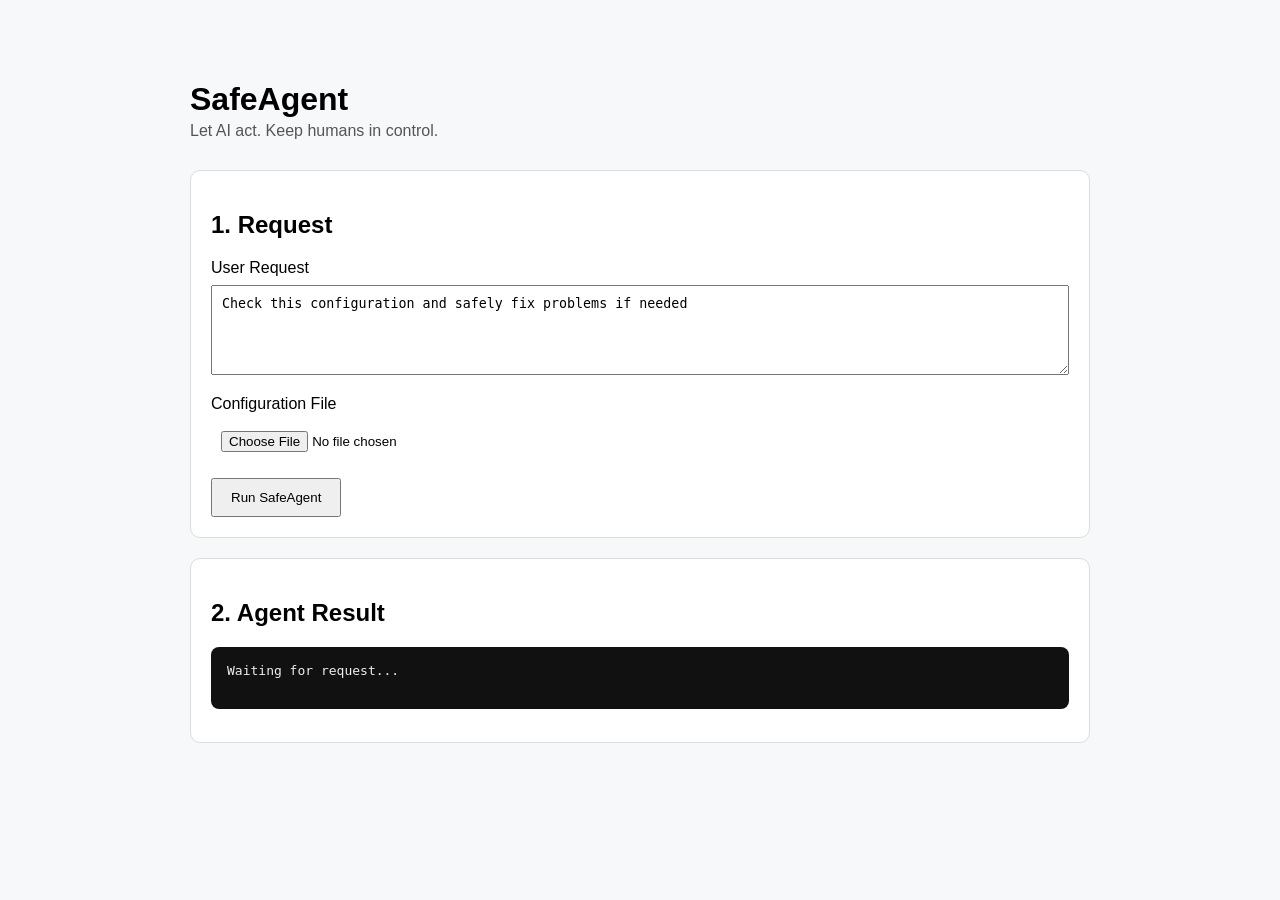
==== src/main/resources/static/index.html @ 9e53f083 "Add SafeAgent web UI" ====
<!DOCTYPE html>
<html lang="en">
<head>
    <meta charset="UTF-8">
    <meta name="viewport" content="width=device-width, initial-scale=1.0">
    <title>SafeAgent</title>

    <style>
        body {
            font-family: Arial, sans-serif;
            max-width: 900px;
            margin: 40px auto;
            padding: 20px;
            background: #f6f8fa;
        }

        h1 {
            margin-bottom: 4px;
        }

        .subtitle {
            color: #555;
            margin-bottom: 30px;
        }

        .card {
            background: white;
            border: 1px solid #ddd;
            border-radius: 10px;
            padding: 20px;
            margin-bottom: 20px;
        }

        textarea,
        input[type="text"],
        input[type="file"] {
            width: 100%;
            box-sizing: border-box;
            margin-top: 8px;
            margin-bottom: 16px;
            padding: 10px;
        }

        textarea {
            height: 90px;
        }

        button {
            padding: 10px 18px;
            cursor: pointer;
            margin-right: 8px;
        }

        pre {
            background: #111;
            color: #eee;
            padding: 16px;
            border-radius: 8px;
            white-space: pre-wrap;
            overflow-wrap: anywhere;
        }

        .hidden {
            display: none;
        }
    </style>
</head>

<body>

<h1>SafeAgent</h1>

<div class="subtitle">
    Let AI act. Keep humans in control.
</div>

<div class="card">

    <h2>1. Request</h2>

    <label>User Request</label>

    <textarea id="request">Check this configuration and safely fix problems if needed</textarea>

    <label>Configuration File</label>

    <input
            type="file"
            id="file">

    <button onclick="runAgent()">
        Run SafeAgent
    </button>

</div>

<div class="card">

    <h2>2. Agent Result</h2>

    <pre id="result">
Waiting for request...
    </pre>

</div>

<div
        id="approvalSection"
        class="card hidden">

    <h2>3. Human Approval</h2>

    <p>
        SafeAgent detected a high-risk configuration change.
    </p>

    <label>Key</label>

    <input
            type="text"
            id="key"
            value="logging.level.root">

    <label>New Value</label>

    <input
            type="text"
            id="newValue"
            value="INFO">

    <button onclick="approve()">
        Approve
    </button>

</div>

<div
        id="executionSection"
        class="card hidden">

    <h2>4. Execution / Evidence</h2>

    <pre id="executionResult"></pre>

</div>

<script>

let selectedFile = null;

async function runAgent() {

    selectedFile =
        document.getElementById("file").files[0];

    const request =
        document.getElementById("request").value;

    if (!selectedFile) {

        alert("Please select a configuration file.");

        return;
    }

    const formData = new FormData();

    formData.append(
        "request",
        request
    );

    formData.append(
        "file",
        selectedFile
    );

    document.getElementById("result").textContent =
        "SafeAgent is analyzing...";

    const response =
        await fetch(
            "/api/safeagent/run",
            {
                method: "POST",
                body: formData
            }
        );

    const data =
        await response.json();

    document.getElementById("result").textContent =
        JSON.stringify(
            data,
            null,
            2
        );

    if (data.status === "WAITING_FOR_APPROVAL") {

        document
            .getElementById("approvalSection")
            .classList.remove("hidden");

    } else {

        document
            .getElementById("approvalSection")
            .classList.add("hidden");
    }
}

async function approve() {

    if (!selectedFile) {

        alert("Configuration file is missing.");

        return;
    }

    const key =
        document.getElementById("key").value;

    const newValue =
        document.getElementById("newValue").value;

    const formData =
        new FormData();

    formData.append(
        "file",
        selectedFile
    );

    formData.append(
        "key",
        key
    );

    formData.append(
        "newValue",
        newValue
    );

    formData.append(
        "approvalStatus",
        "APPROVED"
    );

    const response =
        await fetch(
            "/api/safeagent/approve-and-execute",
            {
                method: "POST",
                body: formData
            }
        );

    const data =
        await response.json();

    document
        .getElementById("executionSection")
        .classList.remove("hidden");

    document.getElementById("executionResult").textContent =
        JSON.stringify(
            data,
            null,
            2
        );
}

</script>

</body>
</html>
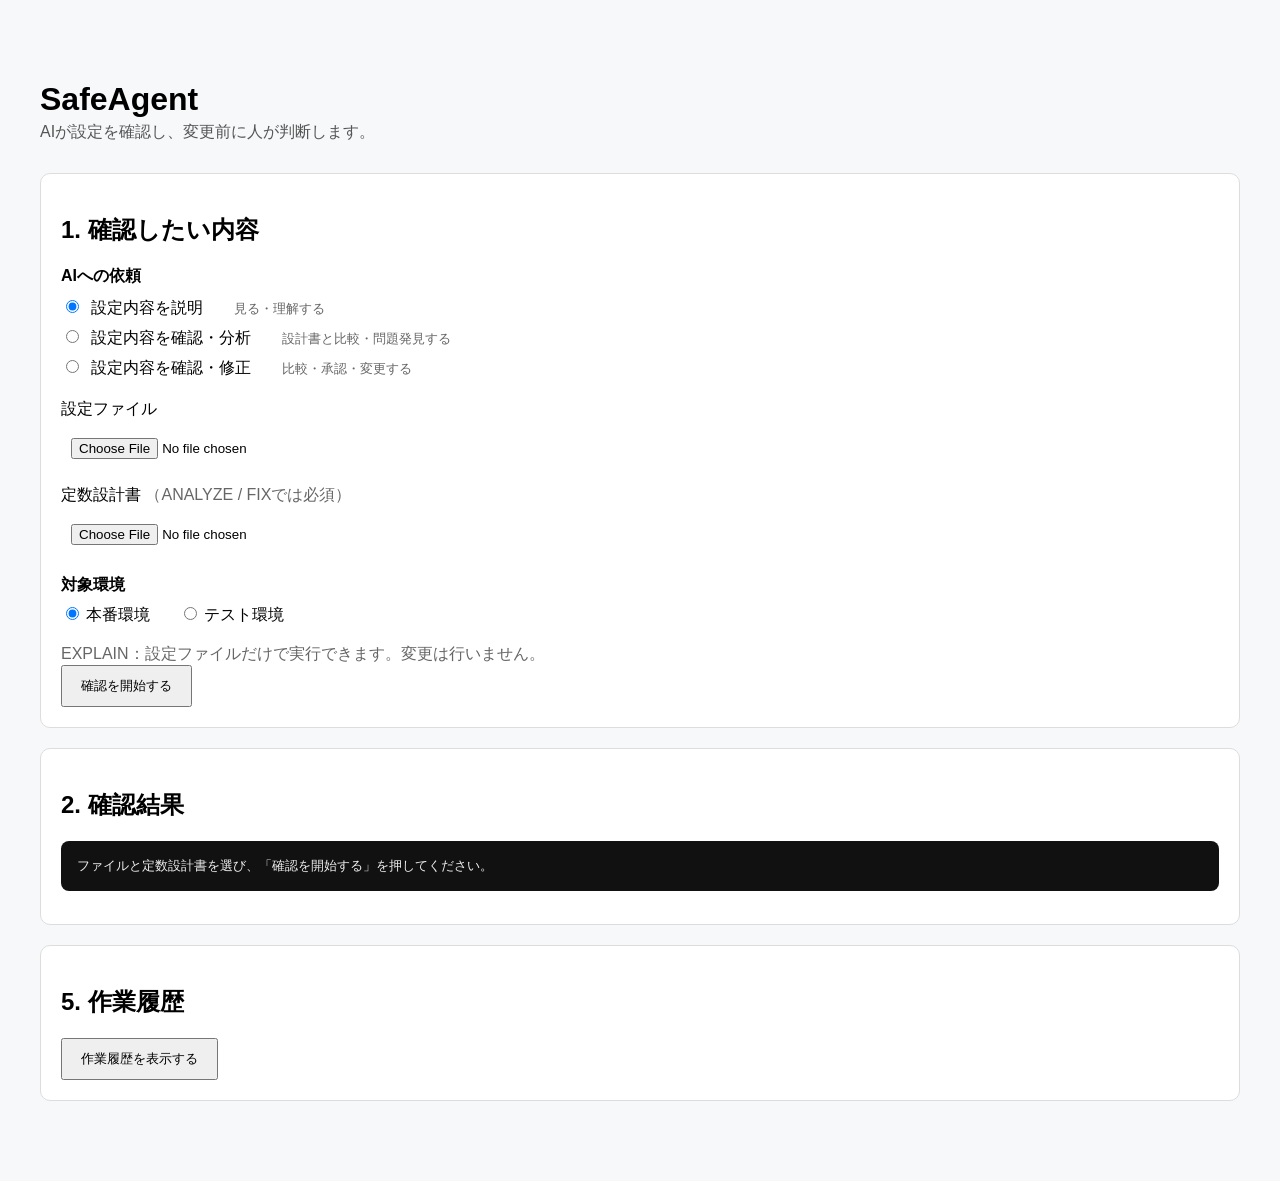
==== commit d894154f: "feat: add generic config comparison, three modes, manual edit, history and dashboard UI" ====
--- a/src/main/resources/static/index.html
+++ b/src/main/resources/static/index.html
@@ -1,5 +1,5 @@
 <!DOCTYPE html>
-<html lang="en">
+<html lang="ja">
 <head>
     <meta charset="UTF-8">
     <meta name="viewport" content="width=device-width, initial-scale=1.0">
@@ -7,21 +7,15 @@
 
     <style>
         body {
-            font-family: Arial, sans-serif;
-            max-width: 900px;
+            font-family: "Yu Gothic", "Meiryo", sans-serif;
+            max-width: 1200px;
             margin: 40px auto;
             padding: 20px;
             background: #f6f8fa;
         }
 
-        h1 {
-            margin-bottom: 4px;
-        }
-
-        .subtitle {
-            color: #555;
-            margin-bottom: 30px;
-        }
+        h1 { margin-bottom: 4px; }
+        .subtitle { color: #555; margin-bottom: 30px; }
 
         .card {
             background: white;
@@ -31,7 +25,6 @@
             margin-bottom: 20px;
         }
 
-        textarea,
         input[type="text"],
         input[type="file"] {
             width: 100%;
@@ -41,14 +34,48 @@
             padding: 10px;
         }
 
-        textarea {
-            height: 90px;
-        }
-
-        button {
+        .mode-area {
+            margin-top: 8px;
+            margin-bottom: 20px;
+        }
+
+        .mode-title {
+            display: block;
+            margin-bottom: 10px;
+            font-weight: bold;
+        }
+
+        .mode-option {
+            display: block;
+            margin: 8px 0;
+            cursor: pointer;
+        }
+
+        .mode-option input {
+            margin-right: 8px;
+        }
+
+        .mode-description {
+            color: #666;
+            font-size: 13px;
+            margin-left: 26px;
+        }
+
+        button,
+        .download-link {
             padding: 10px 18px;
             cursor: pointer;
             margin-right: 8px;
+        }
+
+        .download-link {
+            display: inline-block;
+            margin-top: 14px;
+            border: 1px solid #777;
+            border-radius: 4px;
+            background: #f7f7f7;
+            color: #111;
+            text-decoration: none;
         }
 
         pre {
@@ -60,9 +87,43 @@
             overflow-wrap: anywhere;
         }
 
-        .hidden {
-            display: none;
-        }
+        table {
+            width: 100%;
+            border-collapse: collapse;
+            margin-top: 12px;
+            font-size: 14px;
+        }
+
+        th,
+        td {
+            border: 1px solid #ccc;
+            padding: 8px;
+            text-align: left;
+            vertical-align: top;
+        }
+
+        th { background: #f0f2f5; }
+
+        .table-scroll { overflow-x: auto; }
+        .selection-note { margin: 12px 0; font-weight: bold; }
+        .muted { color: #666; }
+
+        .environment-area {
+            margin-top: 4px;
+            margin-bottom: 18px;
+        }
+
+        .environment-area .environment-title {
+            display: block;
+            margin-bottom: 8px;
+            font-weight: bold;
+        }
+
+        .environment-area label {
+            margin-right: 24px;
+        }
+
+        .hidden { display: none; }
     </style>
 </head>
 
@@ -71,209 +132,179 @@
 <h1>SafeAgent</h1>
 
 <div class="subtitle">
-    Let AI act. Keep humans in control.
+    AIが設定を確認し、変更前に人が判断します。
 </div>
 
 <div class="card">
-
-    <h2>1. Request</h2>
-
-    <label>User Request</label>
-
-    <textarea id="request">Check this configuration and safely fix problems if needed</textarea>
-
-    <label>Configuration File</label>
-
-    <input
-            type="file"
-            id="file">
-
-    <button onclick="runAgent()">
-        Run SafeAgent
-    </button>
-
+    <h2>1. 確認したい内容</h2>
+
+    <div class="mode-area">
+        <span class="mode-title">AIへの依頼</span>
+
+        <label class="mode-option">
+            <input type="radio" name="requestMode" value="EXPLAIN" checked>
+            設定内容を説明
+            <span class="mode-description">見る・理解する</span>
+        </label>
+
+        <label class="mode-option">
+            <input type="radio" name="requestMode" value="ANALYZE">
+            設定内容を確認・分析
+            <span class="mode-description">設計書と比較・問題発見する</span>
+        </label>
+
+        <label class="mode-option">
+            <input type="radio" name="requestMode" value="FIX">
+            設定内容を確認・修正
+            <span class="mode-description">比較・承認・変更する</span>
+        </label>
+    </div>
+
+    <label>設定ファイル</label>
+    <input type="file" id="file">
+
+    <label>定数設計書 <span class="muted">（ANALYZE / FIXでは必須）</span></label>
+    <input type="file" id="designFile" accept=".xlsx">
+
+    <div class="environment-area">
+        <span class="environment-title">対象環境</span>
+
+        <label>
+            <input type="radio" name="environment" value="PROD" checked>
+            本番環境
+        </label>
+
+        <label>
+            <input type="radio" name="environment" value="TEST">
+            テスト環境
+        </label>
+    </div>
+
+    <div id="modeRequirement" class="muted">
+        EXPLAIN：設定ファイルだけで実行できます。
+    </div>
+
+    <button onclick="runAgent()">確認を開始する</button>
 </div>
 
 <div class="card">
-
-    <h2>2. Agent Result</h2>
-
-    <pre id="result">
-Waiting for request...
-    </pre>
-
-</div>
-
-<div
-        id="approvalSection"
-        class="card hidden">
-
-    <h2>3. Human Approval</h2>
+    <h2>2. 確認結果</h2>
+
+    <pre id="result" aria-live="polite">ファイルと定数設計書を選び、「確認を開始する」を押してください。</pre>
+
+    <div id="designComparisonMessage" class="hidden"></div>
+
+    <div id="designDifferencesSection" class="hidden">
+        <h3>定数設計書との不一致：<span id="designDifferenceCount">0</span>件</h3>
+        <div class="table-scroll">
+            <table>
+                <thead>
+                <tr>
+                    <th>No.</th>
+                    <th>差異種別</th>
+                    <th>対象位置／パス</th>
+                    <th>設定項目名</th>
+                    <th>実設定値</th>
+                    <th>設計値</th>
+                    <th>確認内容</th>
+                </tr>
+                </thead>
+                <tbody id="designDifferencesBody"></tbody>
+            </table>
+        </div>
+    </div>
+
+    <div id="findingsSection" class="hidden">
+        <h3>検出した問題：<span id="findingCount">0</span>件</h3>
+        <div class="table-scroll">
+            <table>
+                <thead>
+                <tr>
+                    <th>No.</th>
+                    <th>問題点</th>
+                    <th>現在の設定</th>
+                    <th>変更案</th>
+                    <th>理由</th>
+                    <th>自動変更</th>
+                </tr>
+                </thead>
+                <tbody id="findingsBody"></tbody>
+            </table>
+        </div>
+    </div>
+</div>
+
+<div id="approvalSection" class="card hidden">
+    <h2>3. 変更内容の確認</h2>
 
     <p>
-        SafeAgent detected a high-risk configuration change.
+        AIが検出した変更候補を表示しています。
+        同じ設定項目が複数あっても対象位置で区別します。変更したい項目を最大5件まで選択してください。
     </p>
 
-    <label>Key</label>
-
-    <input
-            type="text"
-            id="key"
-            value="logging.level.root">
-
-    <label>New Value</label>
-
-    <input
-            type="text"
-            id="newValue"
-            value="INFO">
-
-    <button onclick="approve()">
-        Approve
-    </button>
-
-</div>
-
-<div
-        id="executionSection"
-        class="card hidden">
-
-    <h2>4. Execution / Evidence</h2>
-
-    <pre id="executionResult"></pre>
-
-</div>
-
-<script>
-
-let selectedFile = null;
-
-async function runAgent() {
-
-    selectedFile =
-        document.getElementById("file").files[0];
-
-    const request =
-        document.getElementById("request").value;
-
-    if (!selectedFile) {
-
-        alert("Please select a configuration file.");
-
-        return;
-    }
-
-    const formData = new FormData();
-
-    formData.append(
-        "request",
-        request
-    );
-
-    formData.append(
-        "file",
-        selectedFile
-    );
-
-    document.getElementById("result").textContent =
-        "SafeAgent is analyzing...";
-
-    const response =
-        await fetch(
-            "/api/safeagent/run",
-            {
-                method: "POST",
-                body: formData
-            }
-        );
-
-    const data =
-        await response.json();
-
-    document.getElementById("result").textContent =
-        JSON.stringify(
-            data,
-            null,
-            2
-        );
-
-    if (data.status === "WAITING_FOR_APPROVAL") {
-
-        document
-            .getElementById("approvalSection")
-            .classList.remove("hidden");
-
-    } else {
-
-        document
-            .getElementById("approvalSection")
-            .classList.add("hidden");
-    }
-}
-
-async function approve() {
-
-    if (!selectedFile) {
-
-        alert("Configuration file is missing.");
-
-        return;
-    }
-
-    const key =
-        document.getElementById("key").value;
-
-    const newValue =
-        document.getElementById("newValue").value;
-
-    const formData =
-        new FormData();
-
-    formData.append(
-        "file",
-        selectedFile
-    );
-
-    formData.append(
-        "key",
-        key
-    );
-
-    formData.append(
-        "newValue",
-        newValue
-    );
-
-    formData.append(
-        "approvalStatus",
-        "APPROVED"
-    );
-
-    const response =
-        await fetch(
-            "/api/safeagent/approve-and-execute",
-            {
-                method: "POST",
-                body: formData
-            }
-        );
-
-    const data =
-        await response.json();
-
-    document
-        .getElementById("executionSection")
-        .classList.remove("hidden");
-
-    document.getElementById("executionResult").textContent =
-        JSON.stringify(
-            data,
-            null,
-            2
-        );
-}
-
-</script>
-
+    <p class="selection-note">
+        選択中：<span id="selectionCount">0</span>件 / 最大5件
+    </p>
+
+    <div class="table-scroll">
+        <table>
+            <thead>
+            <tr>
+                <th>選択</th>
+                <th>問題点</th>
+                <th>対象位置</th>
+                <th>現在の設定</th>
+                <th>変更する設定項目</th>
+                <th>現在の値</th>
+                <th>変更後の値</th>
+                <th>理由</th>
+            </tr>
+            </thead>
+            <tbody id="approvalChangesBody"></tbody>
+        </table>
+    </div>
+
+    <p class="muted">
+        問題と変更候補は全件表示します。1回の承認で実行できる変更は最大5件です。
+    </p>
+
+    <button onclick="approve()">選択した項目を変更する</button>
+</div>
+
+<div id="executionSection" class="card hidden">
+    <h2>4. 変更結果と確認結果</h2>
+
+    <pre id="executionResult" aria-live="polite"></pre>
+
+    <div id="executionChangesSection" class="hidden">
+        <div class="table-scroll">
+            <table>
+                <thead>
+                <tr>
+                    <th>No.</th>
+                    <th>対象位置</th>
+                    <th>変更した設定項目</th>
+                    <th>変更後の値</th>
+                    <th>実行結果</th>
+                    <th>Evidence</th>
+                </tr>
+                </thead>
+                <tbody id="executionChangesBody"></tbody>
+            </table>
+        </div>
+    </div>
+
+    <div id="downloadSection" class="hidden">
+        <p>選択した変更を実ファイルで確認できました。修正済みファイルを保存できます。</p>
+        <a id="downloadLink" class="download-link">修正済みファイルをダウンロード</a>
+    </div>
+</div>
+
+<div class="card">
+    <h2>5. 作業履歴</h2>
+    <button onclick="loadAudit()">作業履歴を表示する</button>
+</div>
+
+<script src="app.js"></script>
 </body>
-</html>+</html>
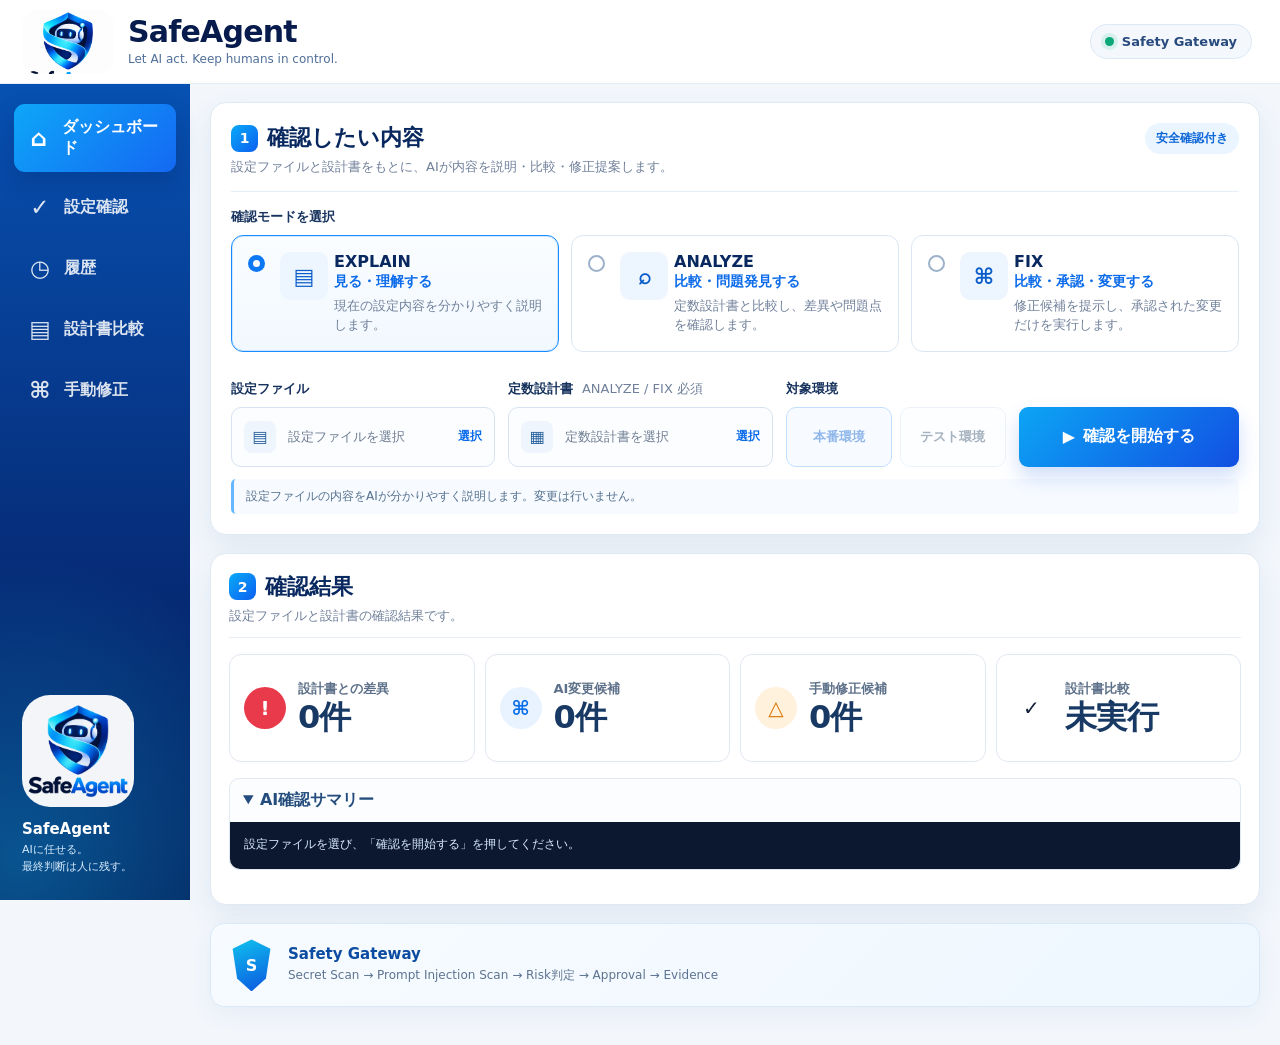
==== commit b4dbdf5e: "feat: refine SafeAgent dashboard, history and manual edit UI" ====
--- a/src/main/resources/static/index.html
+++ b/src/main/resources/static/index.html
@@ -4,305 +4,352 @@
     <meta charset="UTF-8">
     <meta name="viewport" content="width=device-width, initial-scale=1.0">
     <title>SafeAgent</title>
-
-    <style>
-        body {
-            font-family: "Yu Gothic", "Meiryo", sans-serif;
-            max-width: 1200px;
-            margin: 40px auto;
-            padding: 20px;
-            background: #f6f8fa;
-        }
-
-        h1 { margin-bottom: 4px; }
-        .subtitle { color: #555; margin-bottom: 30px; }
-
-        .card {
-            background: white;
-            border: 1px solid #ddd;
-            border-radius: 10px;
-            padding: 20px;
-            margin-bottom: 20px;
-        }
-
-        input[type="text"],
-        input[type="file"] {
-            width: 100%;
-            box-sizing: border-box;
-            margin-top: 8px;
-            margin-bottom: 16px;
-            padding: 10px;
-        }
-
-        .mode-area {
-            margin-top: 8px;
-            margin-bottom: 20px;
-        }
-
-        .mode-title {
-            display: block;
-            margin-bottom: 10px;
-            font-weight: bold;
-        }
-
-        .mode-option {
-            display: block;
-            margin: 8px 0;
-            cursor: pointer;
-        }
-
-        .mode-option input {
-            margin-right: 8px;
-        }
-
-        .mode-description {
-            color: #666;
-            font-size: 13px;
-            margin-left: 26px;
-        }
-
-        button,
-        .download-link {
-            padding: 10px 18px;
-            cursor: pointer;
-            margin-right: 8px;
-        }
-
-        .download-link {
-            display: inline-block;
-            margin-top: 14px;
-            border: 1px solid #777;
-            border-radius: 4px;
-            background: #f7f7f7;
-            color: #111;
-            text-decoration: none;
-        }
-
-        pre {
-            background: #111;
-            color: #eee;
-            padding: 16px;
-            border-radius: 8px;
-            white-space: pre-wrap;
-            overflow-wrap: anywhere;
-        }
-
-        table {
-            width: 100%;
-            border-collapse: collapse;
-            margin-top: 12px;
-            font-size: 14px;
-        }
-
-        th,
-        td {
-            border: 1px solid #ccc;
-            padding: 8px;
-            text-align: left;
-            vertical-align: top;
-        }
-
-        th { background: #f0f2f5; }
-
-        .table-scroll { overflow-x: auto; }
-        .selection-note { margin: 12px 0; font-weight: bold; }
-        .muted { color: #666; }
-
-        .environment-area {
-            margin-top: 4px;
-            margin-bottom: 18px;
-        }
-
-        .environment-area .environment-title {
-            display: block;
-            margin-bottom: 8px;
-            font-weight: bold;
-        }
-
-        .environment-area label {
-            margin-right: 24px;
-        }
-
-        .hidden { display: none; }
-    </style>
+    <link rel="stylesheet" href="style.css">
 </head>
-
 <body>
 
-<h1>SafeAgent</h1>
-
-<div class="subtitle">
-    AIが設定を確認し、変更前に人が判断します。
-</div>
-
-<div class="card">
-    <h2>1. 確認したい内容</h2>
-
-    <div class="mode-area">
-        <span class="mode-title">AIへの依頼</span>
-
-        <label class="mode-option">
-            <input type="radio" name="requestMode" value="EXPLAIN" checked>
-            設定内容を説明
-            <span class="mode-description">見る・理解する</span>
-        </label>
-
-        <label class="mode-option">
-            <input type="radio" name="requestMode" value="ANALYZE">
-            設定内容を確認・分析
-            <span class="mode-description">設計書と比較・問題発見する</span>
-        </label>
-
-        <label class="mode-option">
-            <input type="radio" name="requestMode" value="FIX">
-            設定内容を確認・修正
-            <span class="mode-description">比較・承認・変更する</span>
-        </label>
-    </div>
-
-    <label>設定ファイル</label>
-    <input type="file" id="file">
-
-    <label>定数設計書 <span class="muted">（ANALYZE / FIXでは必須）</span></label>
-    <input type="file" id="designFile" accept=".xlsx">
-
-    <div class="environment-area">
-        <span class="environment-title">対象環境</span>
-
-        <label>
-            <input type="radio" name="environment" value="PROD" checked>
-            本番環境
-        </label>
-
-        <label>
-            <input type="radio" name="environment" value="TEST">
-            テスト環境
-        </label>
-    </div>
-
-    <div id="modeRequirement" class="muted">
-        EXPLAIN：設定ファイルだけで実行できます。
-    </div>
-
-    <button onclick="runAgent()">確認を開始する</button>
-</div>
-
-<div class="card">
-    <h2>2. 確認結果</h2>
-
-    <pre id="result" aria-live="polite">ファイルと定数設計書を選び、「確認を開始する」を押してください。</pre>
-
-    <div id="designComparisonMessage" class="hidden"></div>
-
-    <div id="designDifferencesSection" class="hidden">
-        <h3>定数設計書との不一致：<span id="designDifferenceCount">0</span>件</h3>
-        <div class="table-scroll">
-            <table>
-                <thead>
-                <tr>
-                    <th>No.</th>
-                    <th>差異種別</th>
-                    <th>対象位置／パス</th>
-                    <th>設定項目名</th>
-                    <th>実設定値</th>
-                    <th>設計値</th>
-                    <th>確認内容</th>
-                </tr>
-                </thead>
-                <tbody id="designDifferencesBody"></tbody>
-            </table>
+<header class="topbar">
+    <div class="brand">
+        <img src="safeagent-logo.jpeg" alt="SafeAgent" class="brand-logo">
+        <div class="brand-copy">
+            <strong>SafeAgent</strong>
+            <span>Let AI act. Keep humans in control.</span>
         </div>
     </div>
 
-    <div id="findingsSection" class="hidden">
-        <h3>検出した問題：<span id="findingCount">0</span>件</h3>
-        <div class="table-scroll">
-            <table>
-                <thead>
-                <tr>
-                    <th>No.</th>
-                    <th>問題点</th>
-                    <th>現在の設定</th>
-                    <th>変更案</th>
-                    <th>理由</th>
-                    <th>自動変更</th>
-                </tr>
-                </thead>
-                <tbody id="findingsBody"></tbody>
-            </table>
+    <div class="topbar-badge">
+        <span class="status-dot"></span>
+        Safety Gateway
+    </div>
+</header>
+
+<div class="app-shell">
+    <aside class="sidebar">
+        <nav class="side-nav">
+            <button class="nav-item active" onclick="scrollToSection('requestSection')">
+                <span class="nav-icon">⌂</span>
+                <span>ダッシュボード</span>
+            </button>
+            <button class="nav-item" onclick="scrollToSection('resultSection')">
+                <span class="nav-icon">✓</span>
+                <span>設定確認</span>
+            </button>
+            <button class="nav-item" onclick="loadAudit()">
+                <span class="nav-icon">◷</span>
+                <span>履歴</span>
+            </button>
+            <button class="nav-item" onclick="scrollToSection('resultSection')">
+                <span class="nav-icon">▤</span>
+                <span>設計書比較</span>
+            </button>
+            <button class="nav-item" onclick="openManualEdit()">
+                <span class="nav-icon">⌘</span>
+                <span>手動修正</span>
+            </button>
+        </nav>
+
+        <div class="sidebar-brand">
+            <img src="safeagent-logo.jpeg" alt="">
+            <strong>SafeAgent</strong>
+            <span>AIに任せる。</span>
+            <span>最終判断は人に残す。</span>
         </div>
-    </div>
-</div>
-
-<div id="approvalSection" class="card hidden">
-    <h2>3. 変更内容の確認</h2>
-
-    <p>
-        AIが検出した変更候補を表示しています。
-        同じ設定項目が複数あっても対象位置で区別します。変更したい項目を最大5件まで選択してください。
-    </p>
-
-    <p class="selection-note">
-        選択中：<span id="selectionCount">0</span>件 / 最大5件
-    </p>
-
-    <div class="table-scroll">
-        <table>
-            <thead>
-            <tr>
-                <th>選択</th>
-                <th>問題点</th>
-                <th>対象位置</th>
-                <th>現在の設定</th>
-                <th>変更する設定項目</th>
-                <th>現在の値</th>
-                <th>変更後の値</th>
-                <th>理由</th>
-            </tr>
-            </thead>
-            <tbody id="approvalChangesBody"></tbody>
-        </table>
-    </div>
-
-    <p class="muted">
-        問題と変更候補は全件表示します。1回の承認で実行できる変更は最大5件です。
-    </p>
-
-    <button onclick="approve()">選択した項目を変更する</button>
-</div>
-
-<div id="executionSection" class="card hidden">
-    <h2>4. 変更結果と確認結果</h2>
-
-    <pre id="executionResult" aria-live="polite"></pre>
-
-    <div id="executionChangesSection" class="hidden">
-        <div class="table-scroll">
-            <table>
-                <thead>
-                <tr>
-                    <th>No.</th>
-                    <th>対象位置</th>
-                    <th>変更した設定項目</th>
-                    <th>変更後の値</th>
-                    <th>実行結果</th>
-                    <th>Evidence</th>
-                </tr>
-                </thead>
-                <tbody id="executionChangesBody"></tbody>
-            </table>
+    </aside>
+
+    <main class="main-content">
+        <section id="requestSection" class="panel request-panel">
+            <div class="section-header">
+                <div>
+                    <div class="section-title-row">
+                        <span class="section-number">1</span>
+                        <h1>確認したい内容</h1>
+                    </div>
+                    <p>設定ファイルと設計書をもとに、AIが内容を説明・比較・修正提案します。</p>
+                </div>
+                <span class="safe-chip">安全確認付き</span>
+            </div>
+
+            <div class="field-title">確認モードを選択</div>
+            <div class="mode-grid">
+                <label class="mode-card selected">
+                    <input type="radio" name="requestMode" value="EXPLAIN" checked>
+                    <span class="radio-mark"></span>
+                    <span class="mode-icon">▤</span>
+                    <span class="mode-copy">
+                        <strong>EXPLAIN</strong>
+                        <b>見る・理解する</b>
+                        <small>現在の設定内容を分かりやすく説明します。</small>
+                    </span>
+                </label>
+
+                <label class="mode-card">
+                    <input type="radio" name="requestMode" value="ANALYZE">
+                    <span class="radio-mark"></span>
+                    <span class="mode-icon">⌕</span>
+                    <span class="mode-copy">
+                        <strong>ANALYZE</strong>
+                        <b>比較・問題発見する</b>
+                        <small>定数設計書と比較し、差異や問題点を確認します。</small>
+                    </span>
+                </label>
+
+                <label class="mode-card">
+                    <input type="radio" name="requestMode" value="FIX">
+                    <span class="radio-mark"></span>
+                    <span class="mode-icon">⌘</span>
+                    <span class="mode-copy">
+                        <strong>FIX</strong>
+                        <b>比較・承認・変更する</b>
+                        <small>修正候補を提示し、承認された変更だけを実行します。</small>
+                    </span>
+                </label>
+            </div>
+
+            <div class="input-grid">
+                <div class="upload-box">
+                    <div class="field-title">設定ファイル</div>
+                    <label class="file-picker">
+                        <span class="file-icon">▤</span>
+                        <span id="configFileName">設定ファイルを選択</span>
+                        <span class="file-action">選択</span>
+                        <input type="file" id="file">
+                    </label>
+                </div>
+
+                <div class="upload-box">
+                    <div class="field-title">
+                        定数設計書
+                        <span class="field-hint">ANALYZE / FIX 必須</span>
+                    </div>
+                    <label class="file-picker">
+                        <span class="file-icon">▦</span>
+                        <span id="designFileName">定数設計書を選択</span>
+                        <span class="file-action">選択</span>
+                        <input type="file" id="designFile" accept=".xlsx">
+                    </label>
+                </div>
+
+                <div class="environment-box">
+                    <div class="field-title">対象環境</div>
+                    <div class="environment-options">
+                        <label class="environment-pill">
+                            <input type="radio" name="environment" value="PROD" checked>
+                            <span>本番環境</span>
+                        </label>
+                        <label class="environment-pill">
+                            <input type="radio" name="environment" value="TEST">
+                            <span>テスト環境</span>
+                        </label>
+                    </div>
+                </div>
+
+                <div class="run-box">
+                    <button class="primary-button" onclick="runAgent()">
+                        <span>▶</span>
+                        確認を開始する
+                    </button>
+                </div>
+            </div>
+
+            <div id="modeRequirement" class="mode-requirement">
+                設定ファイルの内容をAIが分かりやすく説明します。変更は行いません。
+            </div>
+        </section>
+
+        
+        <div class="stacked-flow">
+            <section id="resultSection" class="panel result-panel">
+                <div class="section-header compact">
+                    <div>
+                        <div class="section-title-row">
+                            <span class="section-number">2</span>
+                            <h2>確認結果</h2>
+                        </div>
+                        <p>設定ファイルと設計書の確認結果です。</p>
+                    </div>
+                </div>
+
+                <div class="metrics-grid">
+                    <div class="metric-card metric-danger">
+                        <span class="metric-icon">!</span>
+                        <div>
+                            <span>設計書との差異</span>
+                            <strong><span id="metricDifferences">0</span>件</strong>
+                        </div>
+                    </div>
+
+                    <div class="metric-card metric-blue">
+                        <span class="metric-icon">⌘</span>
+                        <div>
+                            <span>AI変更候補</span>
+                            <strong><span id="metricAuto">0</span>件</strong>
+                        </div>
+                    </div>
+
+                    <div class="metric-card metric-warn">
+                        <span class="metric-icon">△</span>
+                        <div>
+                            <span>手動修正候補</span>
+                            <strong><span id="metricManual">0</span>件</strong>
+                        </div>
+                    </div>
+
+                    <div id="metricStatusCard" class="metric-card metric-ok">
+                        <span class="metric-icon">✓</span>
+                        <div>
+                            <span>設計書比較</span>
+                            <strong id="metricStatus">未実行</strong>
+                        </div>
+                    </div>
+                </div>
+
+                <details class="ai-summary" open>
+                    <summary>AI確認サマリー</summary>
+                    <pre id="result" aria-live="polite">設定ファイルを選び、「確認を開始する」を押してください。</pre>
+                </details>
+
+                <div id="designComparisonMessage" class="inline-message hidden"></div>
+
+                <div id="designDifferencesSection" class="hidden result-table-block">
+                    <div class="table-heading">
+                        <h3>定数設計書との不一致</h3>
+                        <span class="count-chip"><span id="designDifferenceCount">0</span>件</span>
+                    </div>
+                    <div class="table-scroll">
+                        <table>
+                            <thead>
+                            <tr>
+                                <th>No.</th>
+                                <th>差異種別</th>
+                                <th>対象位置／パス</th>
+                                <th>設定項目名</th>
+                                <th>実設定値</th>
+                                <th>設計値</th>
+                                <th>確認内容</th>
+                            </tr>
+                            </thead>
+                            <tbody id="designDifferencesBody"></tbody>
+                        </table>
+                    </div>
+                </div>
+
+                <div id="findingsSection" class="hidden result-table-block">
+                    <div class="table-heading">
+                        <h3>AIが検出した問題</h3>
+                        <span class="count-chip"><span id="findingCount">0</span>件</span>
+                    </div>
+                    <div class="table-scroll">
+                        <table>
+                            <thead>
+                            <tr>
+                                <th>No.</th>
+                                <th>問題点</th>
+                                <th>現在の設定</th>
+                                <th>変更案</th>
+                                <th>理由</th>
+                                <th>自動変更</th>
+                            </tr>
+                            </thead>
+                            <tbody id="findingsBody"></tbody>
+                        </table>
+                    </div>
+                </div>
+            </section>
+
+            <section id="approvalSection" class="panel approval-panel fullwidth-approval hidden">
+                <div class="section-header compact">
+                    <div>
+                        <div class="section-title-row">
+                            <span class="section-number">3</span>
+                            <h2>変更内容の確認</h2>
+                        </div>
+                        <p>AIが提案した変更候補です。変更する項目だけを選択してください。</p>
+                    </div>
+                    <div class="selection-badge">
+                        選択中
+                        <strong><span id="selectionCount">0</span> / 5件</strong>
+                    </div>
+                </div>
+
+                <div class="table-scroll approval-scroll">
+                    <table class="approval-table">
+                        <thead>
+                        <tr>
+                            <th>選択</th>
+                            <th>問題点</th>
+                            <th>対象位置</th>
+                            <th>現在の設定</th>
+                            <th>変更する設定項目</th>
+                            <th>現在の値</th>
+                            <th>変更後の値</th>
+                            <th>理由</th>
+                        </tr>
+                        </thead>
+                        <tbody id="approvalChangesBody"></tbody>
+                    </table>
+                </div>
+
+                <div class="approval-action-bar">
+                    <span class="approval-help">
+                        選択した項目だけを変更します。未選択の項目は変更されません。
+                    </span>
+                    <button class="primary-button approval-execute-button" onclick="approve()">
+                        ✓ 選択した項目を変更する
+                    </button>
+                </div>
+            </section>
+
+            <section id="executionSection" class="panel hidden">
+                <div class="section-header compact">
+                    <div>
+                        <div class="section-title-row">
+                            <span class="section-number">4</span>
+                            <h2>変更結果とEvidence</h2>
+                        </div>
+                        <p>変更後の実ファイルを再読込して、変更結果を確認します。</p>
+                    </div>
+                </div>
+
+                <pre id="executionResult" aria-live="polite"></pre>
+
+                <div id="executionChangesSection" class="hidden result-table-block">
+                    <div class="table-scroll">
+                        <table>
+                            <thead>
+                            <tr>
+                                <th>No.</th>
+                                <th>対象位置</th>
+                                <th>変更した設定項目</th>
+                                <th>変更後の値</th>
+                                <th>実行結果</th>
+                                <th>Evidence</th>
+                            </tr>
+                            </thead>
+                            <tbody id="executionChangesBody"></tbody>
+                        </table>
+                    </div>
+                </div>
+
+                <div id="downloadSection" class="download-panel hidden">
+                    <div>
+                        <strong>変更後のファイルをEvidenceで確認しました。</strong>
+                        <p>修正済みファイルを保存できます。</p>
+                    </div>
+                    <a id="downloadLink" class="download-link">
+                        修正済みファイルをダウンロード
+                    </a>
+                </div>
+            </section>
+
+            <section class="safety-footer">
+                <div class="shield-mark">S</div>
+                <div class="safety-footer-copy">
+                    <strong>Safety Gateway</strong>
+                    <span>Secret Scan → Prompt Injection Scan → Risk判定 → Approval → Evidence</span>
+                </div>
+            </section>
         </div>
-    </div>
-
-    <div id="downloadSection" class="hidden">
-        <p>選択した変更を実ファイルで確認できました。修正済みファイルを保存できます。</p>
-        <a id="downloadLink" class="download-link">修正済みファイルをダウンロード</a>
-    </div>
-</div>
-
-<div class="card">
-    <h2>5. 作業履歴</h2>
-    <button onclick="loadAudit()">作業履歴を表示する</button>
+    </main>
 </div>
 
 <script src="app.js"></script>
--- a/src/main/resources/static/style.css
+++ b/src/main/resources/static/style.css
@@ -0,0 +1,1000 @@
+
+:root {
+    --navy: #071b4d;
+    --blue: #0b6df6;
+    --cyan: #12b8f4;
+    --sky: #eaf5ff;
+    --bg: #f3f7fc;
+    --panel: #ffffff;
+    --line: #dbe5f2;
+    --text: #13213b;
+    --muted: #70809a;
+    --danger: #e83a4b;
+    --warning: #ed8b16;
+    --success: #0aa878;
+    --shadow: 0 12px 30px rgba(25, 75, 130, .09);
+}
+
+* {
+    box-sizing: border-box;
+}
+
+html {
+    scroll-behavior: smooth;
+}
+
+body {
+    margin: 0;
+    font-family: "Yu Gothic UI", "Yu Gothic", "Meiryo", system-ui, sans-serif;
+    color: var(--text);
+    background: var(--bg);
+}
+
+button,
+input {
+    font: inherit;
+}
+
+button {
+    border: 0;
+}
+
+.hidden {
+    display: none !important;
+}
+
+.topbar {
+    position: sticky;
+    top: 0;
+    z-index: 50;
+    height: 84px;
+    display: flex;
+    align-items: center;
+    justify-content: space-between;
+    padding: 10px 28px 10px 22px;
+    background: rgba(255,255,255,.96);
+    border-bottom: 1px solid #e7edf5;
+    backdrop-filter: blur(10px);
+}
+
+.brand {
+    display: flex;
+    align-items: center;
+    gap: 14px;
+}
+
+.brand-logo {
+    width: 92px;
+    height: 64px;
+    object-fit: cover;
+    object-position: 50% 18%;
+    border-radius: 16px;
+}
+
+.brand-copy {
+    display: flex;
+    flex-direction: column;
+}
+
+.brand-copy strong {
+    font-size: 30px;
+    line-height: 1;
+    letter-spacing: -.8px;
+    color: var(--navy);
+}
+
+.brand-copy span {
+    margin-top: 5px;
+    color: #4f6e99;
+    font-size: 12px;
+}
+
+.topbar-badge {
+    display: inline-flex;
+    align-items: center;
+    gap: 8px;
+    padding: 9px 14px;
+    color: #284a7c;
+    background: #f4f8fd;
+    border: 1px solid #dce8f6;
+    border-radius: 999px;
+    font-size: 13px;
+    font-weight: 700;
+}
+
+.status-dot {
+    width: 9px;
+    height: 9px;
+    background: var(--success);
+    border-radius: 50%;
+    box-shadow: 0 0 0 4px rgba(10,168,120,.12);
+}
+
+.app-shell {
+    min-height: calc(100vh - 84px);
+    display: grid;
+    grid-template-columns: 190px minmax(0, 1fr);
+}
+
+.sidebar {
+    position: sticky;
+    top: 84px;
+    height: calc(100vh - 84px);
+    padding: 20px 14px;
+    display: flex;
+    flex-direction: column;
+    justify-content: space-between;
+    background:
+        radial-gradient(circle at 10% 95%, rgba(18,184,244,.35), transparent 38%),
+        linear-gradient(180deg, #0751b2 0%, #062d79 58%, #031d57 100%);
+    color: #fff;
+}
+
+.side-nav {
+    display: flex;
+    flex-direction: column;
+    gap: 9px;
+}
+
+.nav-item {
+    width: 100%;
+    display: flex;
+    align-items: center;
+    gap: 12px;
+    padding: 13px 14px;
+    color: rgba(255,255,255,.86);
+    background: transparent;
+    border-radius: 11px;
+    cursor: pointer;
+    text-align: left;
+    font-weight: 700;
+}
+
+.nav-item:hover,
+.nav-item.active {
+    color: #fff;
+    background: linear-gradient(135deg, rgba(14,174,255,.92), rgba(21,106,246,.95));
+    box-shadow: 0 10px 22px rgba(0, 33, 95, .24);
+}
+
+.nav-icon {
+    width: 24px;
+    text-align: center;
+    font-size: 23px;
+}
+
+.sidebar-brand {
+    padding: 14px 8px 4px;
+    display: flex;
+    flex-direction: column;
+    color: #d8edff;
+    font-size: 11px;
+    line-height: 1.6;
+}
+
+.sidebar-brand img {
+    width: 112px;
+    height: 112px;
+    object-fit: cover;
+    object-position: 50% 18%;
+    border-radius: 28px;
+    margin-bottom: 10px;
+    opacity: .96;
+}
+
+.sidebar-brand strong {
+    font-size: 15px;
+    color: #fff;
+}
+
+.main-content {
+    min-width: 0;
+    padding: 18px 20px 38px;
+}
+
+.panel {
+    background: var(--panel);
+    border: 1px solid #e0e9f3;
+    border-radius: 16px;
+    box-shadow: var(--shadow);
+}
+
+.request-panel {
+    padding: 20px;
+    margin-bottom: 18px;
+}
+
+.section-header {
+    display: flex;
+    align-items: flex-start;
+    justify-content: space-between;
+    gap: 20px;
+    padding-bottom: 15px;
+    border-bottom: 1px solid #e7eef6;
+}
+
+.section-header.compact {
+    padding-bottom: 12px;
+}
+
+.section-header p,
+.panel-description,
+.safety-card p {
+    margin: 5px 0 0;
+    color: var(--muted);
+    font-size: 13px;
+}
+
+.section-title-row {
+    display: flex;
+    align-items: center;
+    gap: 9px;
+}
+
+.section-title-row h1,
+.section-title-row h2 {
+    margin: 0;
+    color: #08285f;
+    font-size: 22px;
+}
+
+.section-number {
+    display: inline-grid;
+    place-items: center;
+    width: 27px;
+    height: 27px;
+    color: #fff;
+    background: linear-gradient(135deg, #0aaaf7, #0b5ff1);
+    border-radius: 8px;
+    font-weight: 800;
+    font-size: 14px;
+}
+
+.safe-chip,
+.count-chip {
+    display: inline-flex;
+    align-items: center;
+    padding: 7px 11px;
+    color: #0d66d8;
+    background: #eaf5ff;
+    border-radius: 999px;
+    font-size: 12px;
+    font-weight: 800;
+}
+
+.field-title {
+    margin: 16px 0 9px;
+    font-size: 13px;
+    font-weight: 800;
+    color: #18335e;
+}
+
+.field-hint {
+    margin-left: 4px;
+    color: var(--muted);
+    font-weight: 500;
+}
+
+.mode-grid {
+    display: grid;
+    grid-template-columns: repeat(3, minmax(0, 1fr));
+    gap: 12px;
+}
+
+.mode-card {
+    position: relative;
+    min-height: 108px;
+    display: grid;
+    grid-template-columns: 22px 44px 1fr;
+    align-items: start;
+    gap: 10px;
+    padding: 16px;
+    background: #fff;
+    border: 1px solid #dbe6f3;
+    border-radius: 12px;
+    cursor: pointer;
+    transition: .18s ease;
+}
+
+.mode-card:hover {
+    transform: translateY(-1px);
+    border-color: #8ec6ff;
+    box-shadow: 0 10px 22px rgba(13,102,216,.09);
+}
+
+.mode-card.selected {
+    border-color: #188cff;
+    background: linear-gradient(180deg, #fafdff 0%, #f2f8ff 100%);
+    box-shadow: inset 0 0 0 1px rgba(24,140,255,.18);
+}
+
+.mode-card input {
+    position: absolute;
+    opacity: 0;
+}
+
+.radio-mark {
+    width: 17px;
+    height: 17px;
+    margin-top: 3px;
+    border: 2px solid #9db1cb;
+    border-radius: 50%;
+}
+
+.mode-card.selected .radio-mark {
+    border: 5px solid #0d78f4;
+}
+
+.mode-icon {
+    width: 48px;
+    height: 48px;
+    display: grid;
+    place-items: center;
+    color: #0a5dc9;
+    background: #edf6ff;
+    border-radius: 10px;
+    font-size: 22px;
+    font-weight: 800;
+}
+
+.mode-copy {
+    display: flex;
+    flex-direction: column;
+    gap: 2px;
+}
+
+.mode-copy strong {
+    color: #08285f;
+    font-size: 16px;
+}
+
+.mode-copy b {
+    color: #0c6bea;
+    font-size: 14px;
+}
+
+.mode-copy small {
+    margin-top: 3px;
+    color: var(--muted);
+    line-height: 1.45;
+}
+
+.input-grid {
+    margin-top: 12px;
+    display: grid;
+    grid-template-columns: 1.2fr 1.2fr 1fr 220px;
+    gap: 13px;
+    align-items: end;
+}
+
+.file-picker {
+    min-height: 60px;
+    display: grid;
+    grid-template-columns: 34px 1fr auto;
+    align-items: center;
+    gap: 10px;
+    padding: 10px 12px;
+    border: 1px solid #d7e3f1;
+    border-radius: 10px;
+    background: #fbfdff;
+    cursor: pointer;
+}
+
+.file-picker input {
+    display: none;
+}
+
+.file-icon {
+    display: grid;
+    place-items: center;
+    width: 32px;
+    height: 32px;
+    color: #2b659e;
+    background: #eef5fd;
+    border-radius: 8px;
+}
+
+.file-picker > span:nth-child(2) {
+    overflow: hidden;
+    text-overflow: ellipsis;
+    white-space: nowrap;
+    color: #6e7d92;
+    font-size: 13px;
+}
+
+.file-picker > span.has-file {
+    color: #173d74;
+    font-weight: 700;
+}
+
+.file-action {
+    color: #0a6bea;
+    font-size: 12px;
+    font-weight: 800;
+}
+
+.environment-options {
+    display: grid;
+    grid-template-columns: 1fr 1fr;
+    gap: 8px;
+}
+
+.environment-pill input {
+    display: none;
+}
+
+.environment-pill span {
+    min-height: 60px;
+    display: grid;
+    place-items: center;
+    padding: 8px;
+    color: #365371;
+    background: #fbfdff;
+    border: 1px solid #d7e3f1;
+    border-radius: 10px;
+    cursor: pointer;
+    font-weight: 700;
+    font-size: 13px;
+}
+
+.environment-pill input:checked + span {
+    color: #075ed0;
+    border-color: #78b7ff;
+    background: #edf6ff;
+}
+
+.environment-pill input:disabled + span {
+    opacity: .45;
+    cursor: not-allowed;
+}
+
+.primary-button,
+.secondary-button,
+.download-link {
+    min-height: 48px;
+    display: inline-flex;
+    align-items: center;
+    justify-content: center;
+    gap: 8px;
+    padding: 11px 16px;
+    border-radius: 9px;
+    cursor: pointer;
+    text-decoration: none;
+    font-weight: 800;
+}
+
+.primary-button {
+    color: #fff;
+    background: linear-gradient(135deg, #0ca5f5 0%, #124fe2 100%);
+    box-shadow: 0 10px 20px rgba(17,91,223,.2);
+}
+
+.primary-button:hover {
+    filter: brightness(1.04);
+}
+
+.secondary-button,
+.download-link {
+    color: #0b63d5;
+    background: #fff;
+    border: 1px solid #7db9fa;
+}
+
+button:disabled {
+    opacity: .55;
+    cursor: not-allowed;
+}
+
+.run-box .primary-button {
+    width: 100%;
+    min-height: 60px;
+}
+
+.full-width {
+    width: 100%;
+}
+
+.mode-requirement {
+    margin-top: 12px;
+    padding: 9px 12px;
+    color: #55718f;
+    background: #f7faff;
+    border-left: 3px solid #65b8ff;
+    border-radius: 5px;
+    font-size: 12px;
+}
+
+.content-grid {
+    display: grid;
+    grid-template-columns: minmax(0, 1fr) 350px;
+    gap: 18px;
+}
+
+.left-column,
+.right-column {
+    min-width: 0;
+}
+
+.result-panel,
+#executionSection,
+.approval-panel,
+.quick-actions,
+.safety-card {
+    padding: 18px;
+}
+
+.metrics-grid {
+    margin: 16px 0;
+    display: grid;
+    grid-template-columns: repeat(4, minmax(0, 1fr));
+    gap: 10px;
+}
+
+.metric-card {
+    min-height: 108px;
+    display: flex;
+    align-items: center;
+    gap: 12px;
+    padding: 14px;
+    border: 1px solid #e0e8f2;
+    border-radius: 12px;
+    background: #fff;
+}
+
+.metric-icon {
+    width: 42px;
+    height: 42px;
+    display: grid;
+    place-items: center;
+    border-radius: 50%;
+    font-size: 20px;
+    font-weight: 900;
+}
+
+.metric-card > div {
+    display: flex;
+    flex-direction: column;
+    gap: 2px;
+}
+
+/* メトリクスカードの見出しだけを小さくする。
+   数字用の span にはこの指定を適用しない。 */
+.metric-card > div > span:first-child {
+    color: #5e718a;
+    font-size: 13px;
+    font-weight: 700;
+}
+
+/* 数字・状態をダッシュボードイメージに合わせて大きく表示する */
+.metric-card strong,
+.metric-card strong span {
+    color: #173964;
+    font-size: 32px;
+    line-height: 1.1;
+    font-weight: 900;
+    letter-spacing: -0.8px;
+}
+
+.metric-card strong span + span {
+    font-size: 15px;
+    letter-spacing: 0;
+}
+
+.metric-danger .metric-icon {
+    color: #fff;
+    background: var(--danger);
+}
+
+.metric-blue .metric-icon {
+    color: #0c6fea;
+    background: #e8f3ff;
+}
+
+.metric-warn .metric-icon {
+    color: #d67500;
+    background: #fff1dc;
+}
+
+.metric-ok .metric-icon {
+    color: #fff;
+    background: var(--success);
+}
+
+.metric-ng .metric-icon {
+    color: #fff;
+    background: var(--danger);
+}
+
+.ai-summary {
+    margin: 10px 0 16px;
+    border: 1px solid #e0e8f1;
+    border-radius: 10px;
+    background: #fbfdff;
+}
+
+.ai-summary summary {
+    padding: 11px 13px;
+    cursor: pointer;
+    color: #244d7d;
+    font-weight: 800;
+}
+
+pre {
+    margin: 0;
+    padding: 14px;
+    color: #dceaff;
+    background: #0b1830;
+    border-radius: 0 0 10px 10px;
+    white-space: pre-wrap;
+    overflow-wrap: anywhere;
+    font-size: 12px;
+    line-height: 1.65;
+}
+
+.inline-message {
+    margin: 12px 0;
+    padding: 12px 14px;
+    color: #087557;
+    background: #eaf9f4;
+    border: 1px solid #c5eee1;
+    border-radius: 9px;
+    font-weight: 700;
+}
+
+.result-table-block {
+    margin-top: 16px;
+}
+
+.table-heading {
+    display: flex;
+    align-items: center;
+    justify-content: space-between;
+    gap: 10px;
+    margin-bottom: 9px;
+}
+
+.table-heading h3,
+.quick-actions h3 {
+    margin: 0;
+    color: #173964;
+    font-size: 15px;
+}
+
+.table-scroll {
+    overflow: auto;
+    border: 1px solid #dfe8f1;
+    border-radius: 10px;
+}
+
+table {
+    width: 100%;
+    border-collapse: collapse;
+    font-size: 12px;
+    background: #fff;
+}
+
+th {
+    padding: 10px;
+    color: #405a76;
+    background: #f0f5fa;
+    border-bottom: 1px solid #dfe8f1;
+    text-align: left;
+    white-space: nowrap;
+}
+
+td {
+    padding: 10px;
+    border-bottom: 1px solid #edf1f6;
+    vertical-align: top;
+    color: #30465f;
+}
+
+tbody tr:last-child td {
+    border-bottom: 0;
+}
+
+tbody tr:hover td {
+    background: #f9fcff;
+}
+
+.right-column {
+    display: flex;
+    flex-direction: column;
+    gap: 18px;
+}
+
+.approval-panel {
+    position: sticky;
+    top: 102px;
+}
+
+.selection-badge {
+    margin: 12px 0;
+    display: flex;
+    justify-content: space-between;
+    align-items: center;
+    padding: 9px 12px;
+    color: #315271;
+    background: #f3f8fe;
+    border-radius: 8px;
+    font-size: 12px;
+}
+
+.approval-scroll {
+    max-height: 420px;
+    margin-bottom: 12px;
+}
+
+.approval-table {
+    min-width: 1100px;
+}
+
+.quick-actions {
+    display: flex;
+    flex-direction: column;
+    gap: 10px;
+}
+
+.safety-card {
+    display: flex;
+    gap: 12px;
+    align-items: flex-start;
+    background: linear-gradient(135deg, #f8fcff, #eef7ff);
+}
+
+.shield-mark {
+    flex: 0 0 auto;
+    width: 45px;
+    height: 52px;
+    display: grid;
+    place-items: center;
+    color: #fff;
+    background: linear-gradient(160deg, #10c4ef, #0b54df);
+    clip-path: polygon(50% 0, 92% 18%, 82% 75%, 50% 100%, 18% 75%, 8% 18%);
+    font-weight: 900;
+}
+
+.safety-card strong {
+    color: #0b4ba1;
+}
+
+.download-panel {
+    margin-top: 14px;
+    display: flex;
+    align-items: center;
+    justify-content: space-between;
+    gap: 14px;
+    padding: 14px;
+    color: #0b5e48;
+    background: #effaf6;
+    border: 1px solid #caeee1;
+    border-radius: 10px;
+}
+
+.download-panel p {
+    margin: 3px 0 0;
+    font-size: 12px;
+}
+
+#executionSection {
+    margin-top: 18px;
+}
+
+@media (max-width: 1180px) {
+    .input-grid {
+        grid-template-columns: 1fr 1fr;
+    }
+
+    .content-grid {
+        grid-template-columns: 1fr;
+    }
+
+    .approval-panel {
+        position: static;
+    }
+
+    .right-column {
+        display: grid;
+        grid-template-columns: 1fr 1fr;
+    }
+
+    .approval-panel {
+        grid-column: 1 / -1;
+    }
+}
+
+@media (max-width: 820px) {
+    .topbar {
+        height: 72px;
+    }
+
+    .brand-logo {
+        width: 68px;
+        height: 48px;
+    }
+
+    .brand-copy strong {
+        font-size: 24px;
+    }
+
+    .app-shell {
+        display: block;
+    }
+
+    .sidebar {
+        position: static;
+        width: 100%;
+        height: auto;
+        padding: 8px;
+    }
+
+    .side-nav {
+        flex-direction: row;
+        overflow-x: auto;
+    }
+
+    .nav-item {
+        width: auto;
+        flex: 0 0 auto;
+    }
+
+    .sidebar-brand {
+        display: none;
+    }
+
+    .main-content {
+        padding: 10px;
+    }
+
+    .mode-grid,
+    .metrics-grid,
+    .input-grid,
+    .right-column {
+        grid-template-columns: 1fr;
+    }
+
+    .topbar-badge {
+        display: none;
+    }
+
+    .section-header {
+        flex-direction: column;
+    }
+}
+
+
+/* ===== 下段横幅いっぱい方式 ===== */
+
+.stacked-flow {
+    display: flex;
+    flex-direction: column;
+    gap: 18px;
+}
+
+.fullwidth-approval {
+    width: 100%;
+}
+
+.approval-panel {
+    position: static;
+}
+
+.approval-panel .section-header {
+    align-items: center;
+}
+
+.approval-panel .selection-badge {
+    min-width: 150px;
+    margin: 0;
+    flex-shrink: 0;
+}
+
+.approval-scroll {
+    max-height: none;
+    margin-top: 16px;
+    margin-bottom: 0;
+}
+
+.approval-table {
+    min-width: 1250px;
+}
+
+.approval-table th,
+.approval-table td {
+    padding: 11px 12px;
+}
+
+.approval-table th:nth-child(1),
+.approval-table td:nth-child(1) {
+    width: 70px;
+    text-align: center;
+}
+
+.approval-table th:nth-child(2),
+.approval-table td:nth-child(2) {
+    min-width: 180px;
+}
+
+.approval-table th:nth-child(3),
+.approval-table td:nth-child(3) {
+    min-width: 170px;
+}
+
+.approval-table th:nth-child(4),
+.approval-table td:nth-child(4) {
+    min-width: 220px;
+}
+
+.approval-table th:nth-child(5),
+.approval-table td:nth-child(5) {
+    min-width: 180px;
+}
+
+.approval-table th:nth-child(6),
+.approval-table td:nth-child(6),
+.approval-table th:nth-child(7),
+.approval-table td:nth-child(7) {
+    min-width: 120px;
+}
+
+.approval-table th:nth-child(8),
+.approval-table td:nth-child(8) {
+    min-width: 320px;
+    line-height: 1.65;
+}
+
+.approval-action-bar {
+    margin-top: 14px;
+    display: flex;
+    align-items: center;
+    justify-content: space-between;
+    gap: 18px;
+}
+
+.approval-help {
+    color: #60758f;
+    font-size: 12px;
+}
+
+.approval-execute-button {
+    min-width: 260px;
+}
+
+.safety-footer {
+    display: flex;
+    align-items: center;
+    gap: 14px;
+    padding: 15px 18px;
+    background: linear-gradient(135deg, #f7fbff, #eef7ff);
+    border: 1px solid #d9e9f8;
+    border-radius: 14px;
+    box-shadow: 0 8px 24px rgba(25,75,130,.06);
+}
+
+.safety-footer-copy {
+    display: flex;
+    flex-direction: column;
+    gap: 3px;
+}
+
+.safety-footer-copy strong {
+    color: #0b4ba1;
+    font-size: 15px;
+}
+
+.safety-footer-copy span {
+    color: #5c7390;
+    font-size: 12px;
+    line-height: 1.6;
+}
+
+@media (max-width: 1180px) {
+    .approval-action-bar {
+        align-items: stretch;
+        flex-direction: column;
+    }
+
+    .approval-execute-button {
+        width: 100%;
+    }
+}
